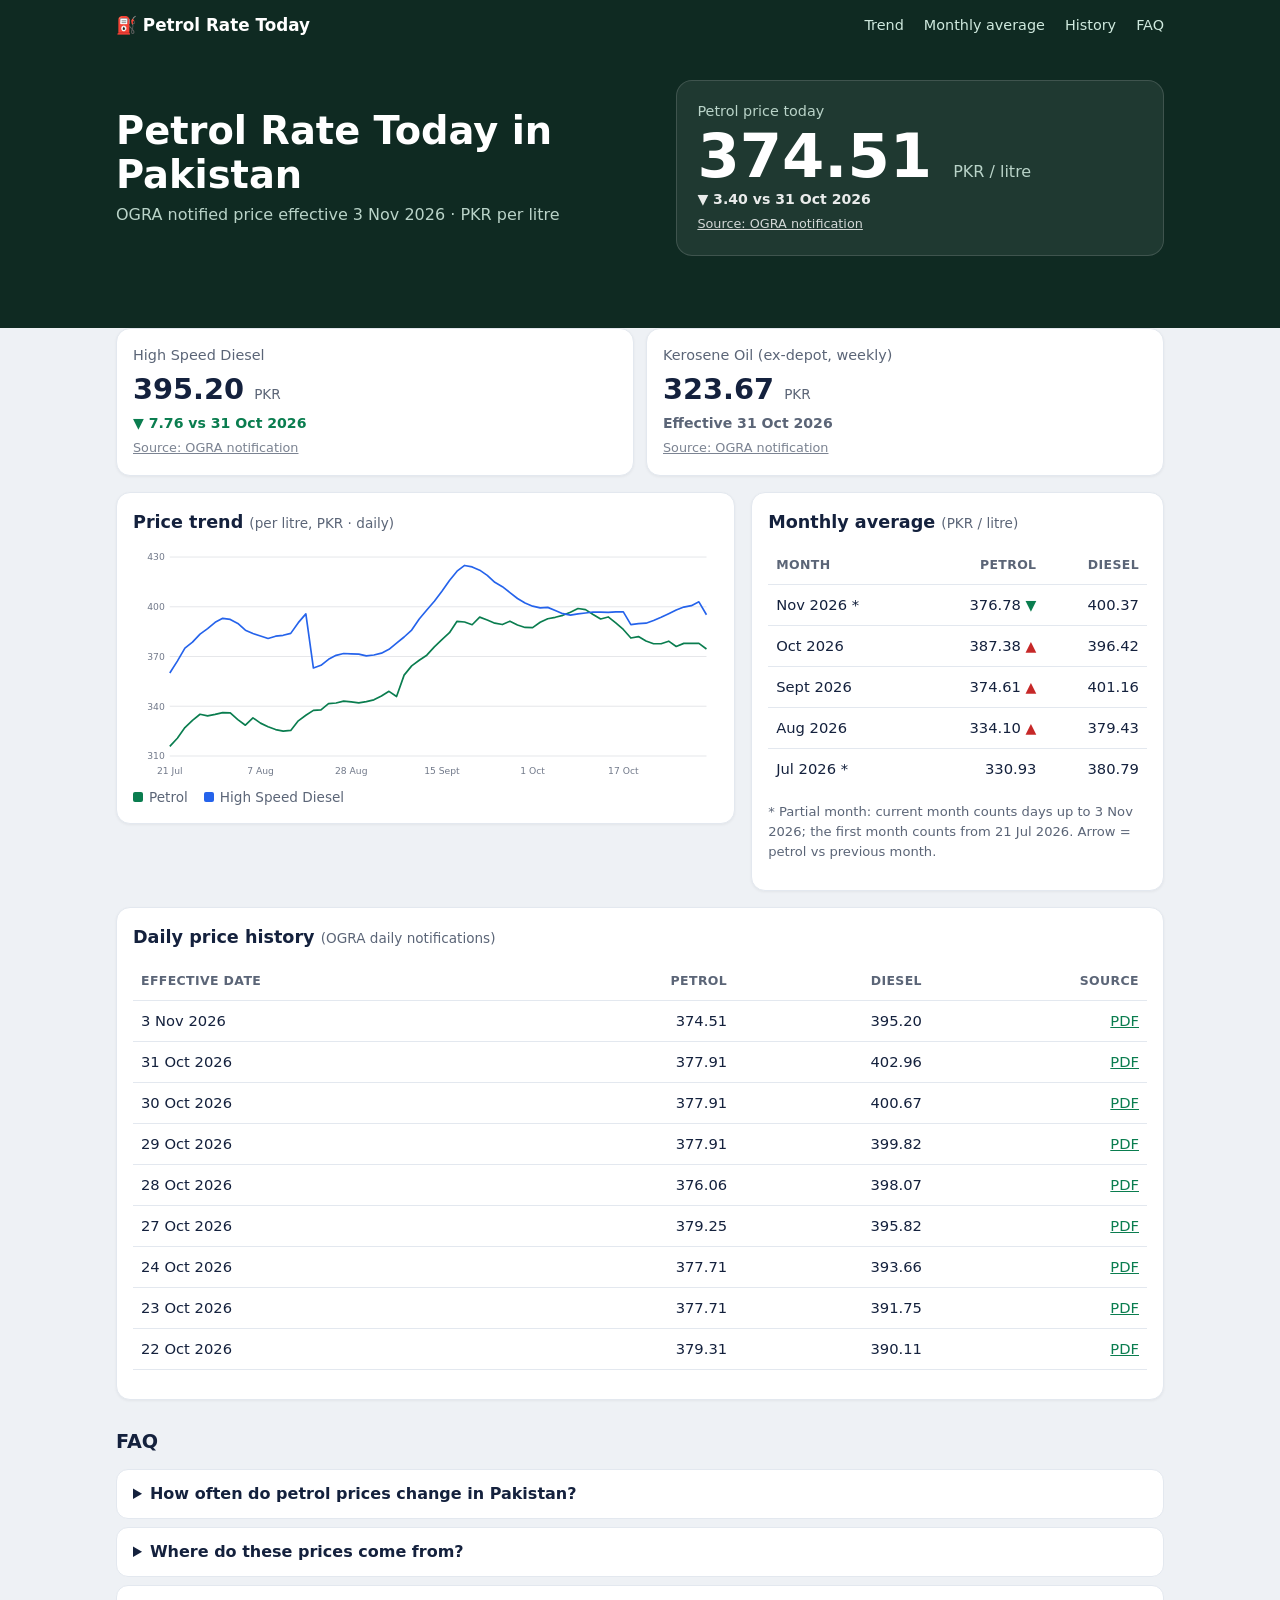
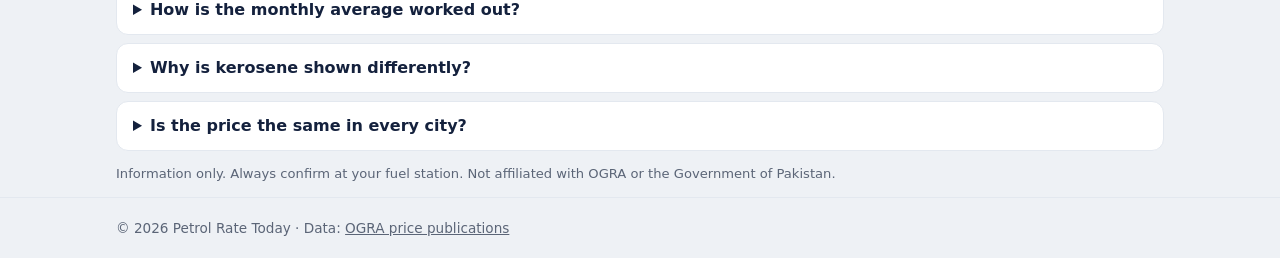
==== index.html @ 0b690e41 "Petrol Rate Today: OGRA daily prices site with auto-update Co-Authored-By: Claude Sonnet 5.5 <norepl" ====
<!doctype html>
<html lang="en">
<head>
<meta charset="utf-8">
<meta name="viewport" content="width=device-width,initial-scale=1">
<title>Petrol Rate Today in Pakistan – OGRA Petrol &amp; Diesel Prices</title>
<meta name="description" content="Today's OGRA-notified petrol, diesel and kerosene prices in Pakistan per litre, with daily history and monthly averages.">
<link rel="canonical" href="https://example.pk/">
<style>
:root{--bg:#eef1f5;--card:#fff;--ink:#14213d;--mute:#5b6577;--line:#e3e8ef;--acc:#0a7d4f;--hero:#0f2a22;--up:#c62828;--down:#0a7d4f}
@media(prefers-color-scheme:dark){:root{--bg:#0b111b;--card:#151e2e;--ink:#eef2f8;--mute:#9aa7bd;--line:#25314a;--acc:#34d399;--hero:#08140f;--up:#ff6b6b;--down:#34d399}}
*{box-sizing:border-box}
html{scroll-behavior:smooth}
body{margin:0;font-family:system-ui,Segoe UI,Roboto,sans-serif;background:var(--bg);color:var(--ink);line-height:1.5}
.wrap{max-width:1080px;margin:0 auto;padding:0 16px}
nav{position:sticky;top:0;z-index:5;background:var(--hero);color:#fff}
nav .wrap{display:flex;align-items:center;gap:20px;height:52px;overflow-x:auto;white-space:nowrap}
nav b{margin-right:auto;font-size:1.05rem}
nav a{color:#cfe9de;text-decoration:none;font-size:.9rem}
nav a:hover{color:#fff}
.hero{background:var(--hero);color:#fff;padding:28px 0 72px}
.hero .wrap{display:grid;grid-template-columns:1.1fr 1fr;gap:24px;align-items:center}
.hero h1{margin:0 0 6px;font-size:clamp(1.6rem,4vw,2.4rem);line-height:1.15}
.hero p{margin:0;color:#b9d3c8}
.big{background:rgba(255,255,255,.07);border:1px solid rgba(255,255,255,.14);border-radius:16px;padding:20px}
.big .n{color:#b9d3c8;font-size:.9rem}
.big .p{font-size:clamp(2.6rem,8vw,3.8rem);font-weight:800;line-height:1.1}
.big .p small{font-size:1rem;font-weight:400;color:#b9d3c8}
.big .chg{opacity:.9}
.big a,.card a{color:inherit;opacity:.8;font-size:.8rem}
main{margin-top:-48px;padding-bottom:48px}
.row{display:grid;grid-template-columns:repeat(2,1fr);gap:12px}
.card,.panel{background:var(--card);border:1px solid var(--line);border-radius:14px;padding:16px;box-shadow:0 1px 3px rgba(0,0,0,.05)}
.card .n{color:var(--mute);font-size:.9rem}
.card .p{font-size:1.8rem;font-weight:700;margin:2px 0}
.card .p small{font-size:.85rem;font-weight:400;color:var(--mute)}
.card a{color:var(--mute)}
.chg{font-size:.88rem;font-weight:600}
.up{color:var(--up)}.down{color:var(--down)}.flat{color:var(--mute)}
.cols{display:grid;grid-template-columns:3fr 2fr;gap:16px;margin-top:16px;align-items:start}
.panel h2{margin:0 0 12px;font-size:1.1rem}
.panel h2 span{font-weight:400;font-size:.85rem;color:var(--mute)}
table{width:100%;border-collapse:collapse;font-size:.92rem}
th,td{padding:9px 8px;text-align:right;border-bottom:1px solid var(--line)}
th:first-child,td:first-child{text-align:left}
th{font-size:.78rem;color:var(--mute);font-weight:600;text-transform:uppercase;letter-spacing:.03em}
tr:last-child td{border-bottom:0}
td a{color:var(--acc)}
.tw{overflow-x:auto}
.scroll{max-height:420px;overflow:auto}
svg{width:100%;height:auto;display:block}
.legend{display:flex;flex-wrap:wrap;gap:6px 16px;font-size:.85rem;color:var(--mute);margin-top:6px}
.legend i{display:inline-block;width:10px;height:10px;border-radius:2px;margin-right:6px}
details{background:var(--card);border:1px solid var(--line);border-radius:12px;padding:12px 16px;margin-bottom:8px}
summary{cursor:pointer;font-weight:600}
.note{font-size:.82rem;color:var(--mute)}
h2.sec{margin:28px 0 12px;font-size:1.2rem}
footer{border-top:1px solid var(--line);padding:20px 0;color:var(--mute);font-size:.85rem}
@media(max-width:800px){.hero .wrap,.cols,.row{grid-template-columns:1fr}}
</style>
</head>
<body>
<nav><div class="wrap"><b>⛽ Petrol Rate Today</b><a href="#trend">Trend</a><a href="#monthly">Monthly average</a><a href="#history">History</a><a href="#faq">FAQ</a></div></nav>

<section class="hero"><div class="wrap">
  <div><h1>Petrol Rate Today in Pakistan</h1><p id="upd"></p></div>
  <div class="big" id="big"></div>
</div></section>

<main class="wrap">
  <div class="row" id="cards"></div>

  <div class="cols">
    <section class="panel" id="trend">
      <h2>Price trend <span>(per litre, PKR · daily)</span></h2>
      <svg id="chart" viewBox="0 0 700 280" role="img" aria-label="Petrol and diesel price chart"></svg>
      <div class="legend" id="legend"></div>
    </section>

    <section class="panel" id="monthly">
      <h2>Monthly average <span>(PKR / litre)</span></h2>
      <div class="tw"><table id="avg"></table></div>
      <p class="note" id="avgnote"></p>
    </section>
  </div>

  <section class="panel" id="history" style="margin-top:16px">
    <h2>Daily price history <span>(OGRA daily notifications)</span></h2>
    <div class="tw scroll"><table id="hist"></table></div>
  </section>

  <h2 class="sec" id="faq">FAQ</h2>
  <details><summary>How often do petrol prices change in Pakistan?</summary><p>OGRA now notifies petrol and diesel prices every day, based on a rolling seven-working-day average of international prices and the dollar rate. A new price takes effect from 00:00 on the day shown.</p></details>
  <details><summary>Where do these prices come from?</summary><p>From OGRA's own daily price publications. Each price on this page links to the original OGRA PDF.</p></details>
  <details><summary>How is the monthly average worked out?</summary><p>Each calendar day gets the price in force that day (Sundays and holidays carry the previous price). The average is the total of those daily prices divided by the days counted. The current month counts days up to today.</p></details>
  <details><summary>Why is kerosene shown differently?</summary><p>OGRA notifies kerosene (ex-depot price) in a separate weekly notification, not in the daily petrol and diesel sheet. The price shown is the latest weekly notification.</p></details>
  <details><summary>Is the price the same in every city?</summary><p>Petrol and diesel use a uniform national price (excluding secondary freight to the pump). Remote areas may pay slightly more because of transport costs.</p></details>
  <p class="note">Information only. Always confirm at your fuel station. Not affiliated with OGRA or the Government of Pakistan.</p>
</main>

<footer><div class="wrap">© <span id="yr"></span> Petrol Rate Today · Data: <a href="https://www.ogra.org.pk/price-publications" style="color:inherit">OGRA price publications</a></div></footer>

<script src="prices.js"></script>
<script>
const $ = id => document.getElementById(id);
const fmt = n => n.toFixed(2);
const D = s => new Date(s+"T00:00:00");
const fdate = d => D(d).toLocaleDateString("en-GB",{day:"numeric",month:"short",year:"numeric"});
const FUELS = [{key:"petrol",name:"Petrol",color:"#0a7d4f"},{key:"diesel",name:"High Speed Diesel",short:"Diesel",color:"#2563eb"}];
$("yr").textContent = new Date().getFullYear();

if(!window.PRICES || !PRICES.days.length){
  document.querySelector("main").innerHTML = '<div class="panel">Prices could not be loaded. Please try again later.</div>';
} else {
const DAYS = PRICES.days;               // newest first
const ASC = DAYS.slice().reverse();
const cur = DAYS[0], prev = DAYS[1];

$("upd").textContent = "OGRA notified price effective " + fdate(cur.date) + " · PKR per litre";

function chg(f){
  const d = cur[f.key]-prev[f.key], cls = d>0?"up":d<0?"down":"flat", ar = d>0?"▲":d<0?"▼":"–";
  return `<div class="chg ${cls}">${ar} ${fmt(Math.abs(d))} vs ${fdate(prev.date)}</div>`;
}
$("big").innerHTML = `<div class="n">Petrol price today</div><div class="p">${fmt(cur.petrol)} <small>PKR / litre</small></div>${chg(FUELS[0]).replace("chg ","chg ").replace(/ (up|down|flat)"/,'"')}<a href="${cur.source}" target="_blank" rel="noopener">Source: OGRA notification</a>`;
const ker = (PRICES.kerosene||[]).slice().sort((a,b)=>b.date<a.date?-1:1)[0];
$("cards").innerHTML =
  `<div class="card"><div class="n">High Speed Diesel</div><div class="p">${fmt(cur.diesel)} <small>PKR</small></div>${chg(FUELS[1])}<a href="${cur.source}" target="_blank" rel="noopener">Source: OGRA notification</a></div>` +
  (ker ? `<div class="card"><div class="n">Kerosene Oil (ex-depot, weekly)</div><div class="p">${fmt(ker.price)} <small>PKR</small></div><div class="chg flat">Effective ${fdate(ker.date)}</div><a href="${ker.source}" target="_blank" rel="noopener">Source: OGRA notification</a></div>` : "");

// history table (all days, newest first)
$("hist").innerHTML = "<tr><th>Effective date</th><th>Petrol</th><th>Diesel</th><th>Source</th></tr>" +
  DAYS.map(r=>`<tr><td>${fdate(r.date)}</td><td>${fmt(r.petrol)}</td><td>${fmt(r.diesel)}</td><td><a href="${r.source}" target="_blank" rel="noopener">PDF</a></td></tr>`).join("");

// chart
(function(){
  const W=700,H=280,L=44,R=14,T=12,B=30, data=ASC;
  const vals = data.flatMap(r=>FUELS.map(f=>r[f.key]));
  const lo = Math.floor(Math.min(...vals)/10)*10, hi = Math.ceil(Math.max(...vals)/10)*10;
  const x = i => L + i*(W-L-R)/(data.length-1), y = v => T + (hi-v)*(H-T-B)/(hi-lo);
  let s = "";
  for(let k=0;k<=4;k++){ const v=lo+k*(hi-lo)/4;
    s += `<line x1="${L}" x2="${W-R}" y1="${y(v)}" y2="${y(v)}" stroke="currentColor" opacity=".12"/><text x="${L-6}" y="${y(v)+4}" text-anchor="end" font-size="11" fill="currentColor" opacity=".6">${Math.round(v)}</text>`; }
  const step = Math.ceil(data.length/6);
  data.forEach((r,i)=>{ if(i%step===0) s += `<text x="${x(i)}" y="${H-8}" text-anchor="middle" font-size="11" fill="currentColor" opacity=".6">${D(r.date).toLocaleDateString("en-GB",{day:"numeric",month:"short"})}</text>`; });
  FUELS.forEach(f=>{
    s += `<polyline points="${data.map((r,i)=>x(i)+","+y(r[f.key])).join(" ")}" fill="none" stroke="${f.color}" stroke-width="2" stroke-linejoin="round"/>`;
    data.forEach((r,i)=>{ s += `<circle cx="${x(i)}" cy="${y(r[f.key])}" r="6" fill="${f.color}" opacity="0"><title>${f.name} ${fdate(r.date)}: ${fmt(r[f.key])}</title></circle>`; });
  });
  $("chart").innerHTML = s; $("chart").style.color = "var(--ink)";
  $("legend").innerHTML = FUELS.map(f=>`<span><i style="background:${f.color}"></i>${f.name}</span>`).join("");
})();

// monthly average: every calendar day takes the latest price on or before it
(function(){
  const first = D(ASC[0].date), end = D(cur.date);
  const byDate = Object.fromEntries(ASC.map(r=>[r.date,r]));
  const iso = d => d.getFullYear()+"-"+String(d.getMonth()+1).padStart(2,"0")+"-"+String(d.getDate()).padStart(2,"0");
  const rows = {}; let last = ASC[0];
  for(let d=new Date(first); d<=end; d.setDate(d.getDate()+1)){
    last = byDate[iso(d)] || last;
    const k = d.getFullYear()+"-"+String(d.getMonth()+1).padStart(2,"0");
    const m = rows[k] || (rows[k]={k, n:0, petrol:0, diesel:0, first:new Date(d), d:new Date(d)});
    m.n++; m.petrol+=last.petrol; m.diesel+=last.diesel;
  }
  const list = Object.values(rows).sort((a,b)=>b.k<a.k?-1:1);
  const lastMonth = iso(end).slice(0,7);
  $("avg").innerHTML = "<tr><th>Month</th><th>Petrol</th><th>Diesel</th></tr>" + list.map((m,i)=>{
    const p=list[i+1], dp = p? m.petrol/m.n - p.petrol/p.n : null;
    const partial = m.k===lastMonth || m.k===list[list.length-1].k;
    const label = m.d.toLocaleDateString("en-GB",{month:"short",year:"numeric"}) + (partial?" *":"");
    return `<tr><td>${label}</td><td>${fmt(m.petrol/m.n)}${dp!=null?` <span class="chg ${dp>0?"up":dp<0?"down":"flat"}">${dp>0?"▲":dp<0?"▼":"–"}</span>`:""}</td><td>${fmt(m.diesel/m.n)}</td></tr>`;
  }).join("");
  $("avgnote").textContent = "* Partial month: current month counts days up to " + fdate(cur.date) + "; the first month counts from " + fdate(ASC[0].date) + ". Arrow = petrol vs previous month.";
})();
}
</script>
</body>
</html>
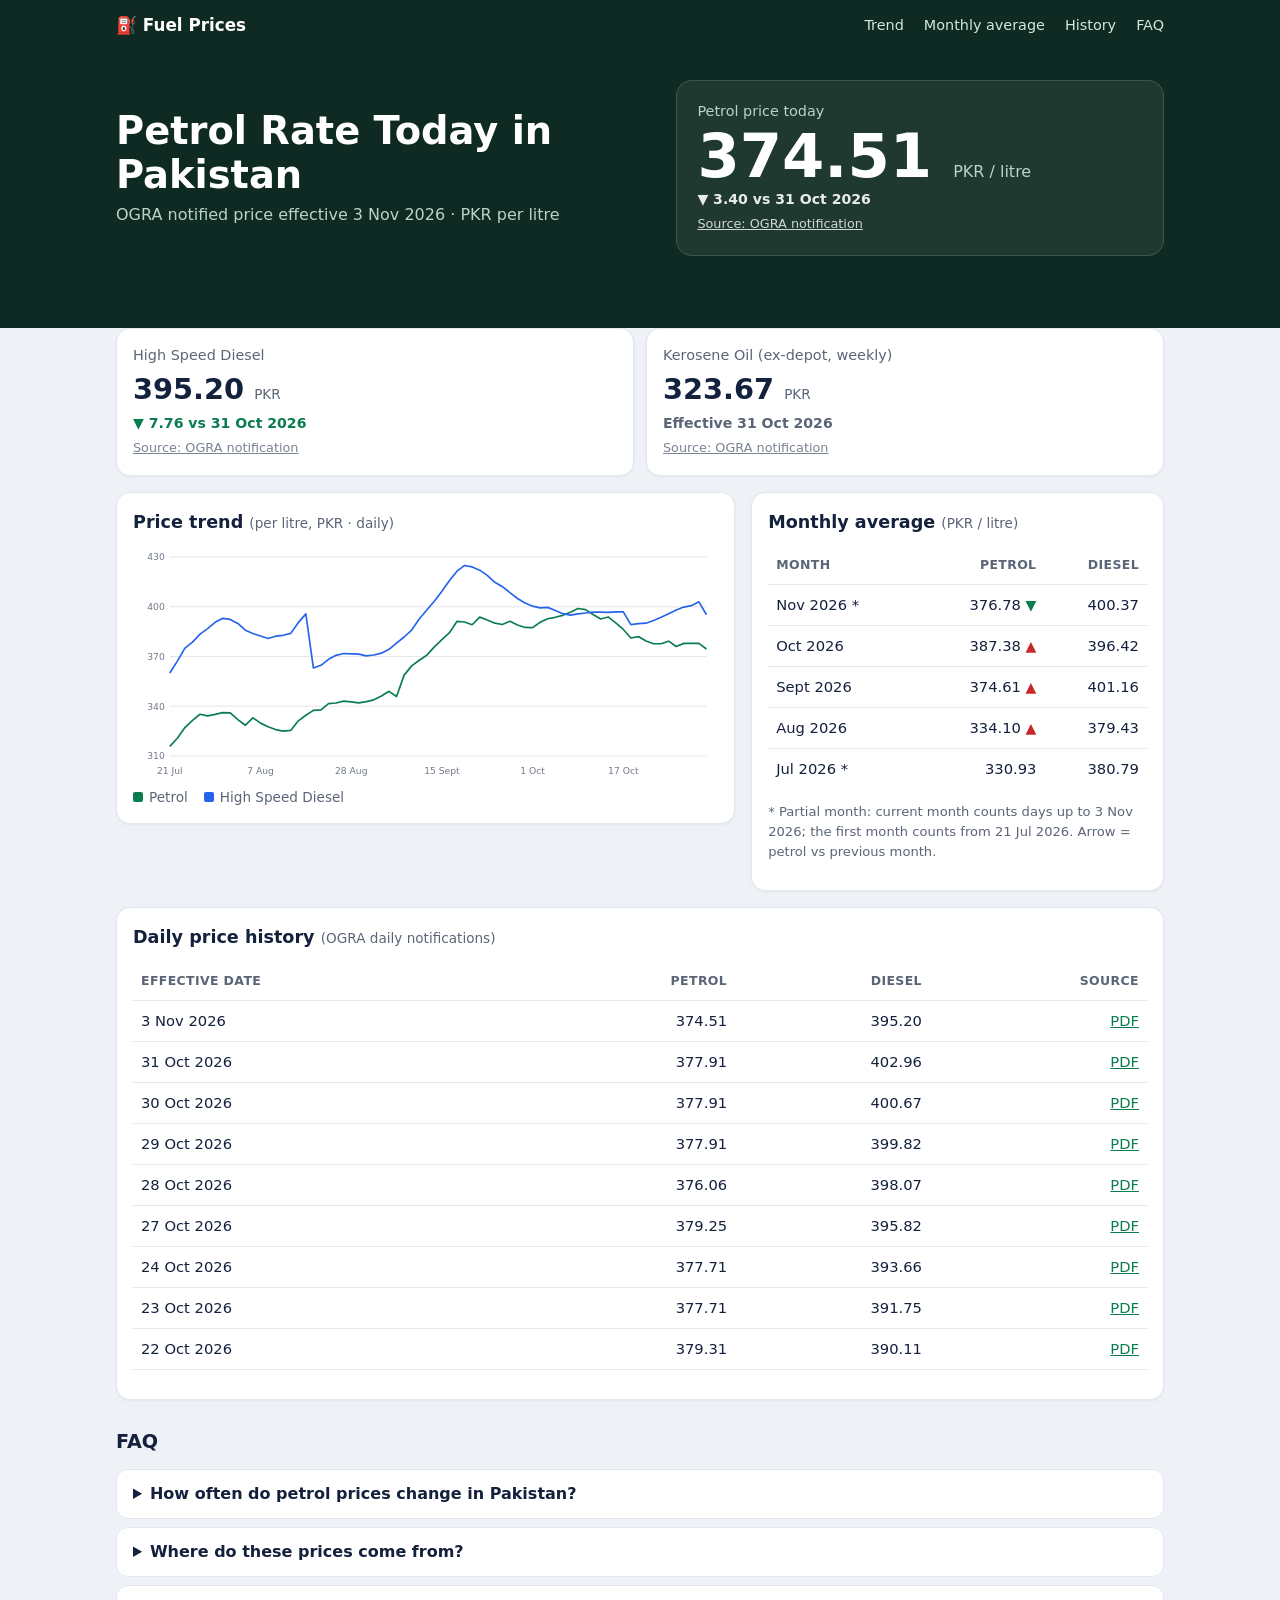
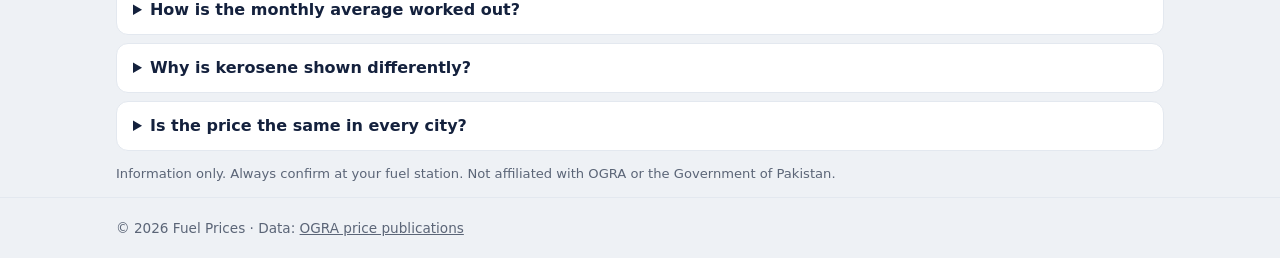
==== commit 9fb89ebc: "Rename site to Fuel Prices Co-Authored-By: Claude Sonnet 5.5 <noreply@anthropic.com>" ====
--- a/index.html
+++ b/index.html
@@ -3,7 +3,7 @@
 <head>
 <meta charset="utf-8">
 <meta name="viewport" content="width=device-width,initial-scale=1">
-<title>Petrol Rate Today in Pakistan – OGRA Petrol &amp; Diesel Prices</title>
+<title>Fuel Prices Pakistan – Petrol Rate Today (OGRA)</title>
 <meta name="description" content="Today's OGRA-notified petrol, diesel and kerosene prices in Pakistan per litre, with daily history and monthly averages.">
 <link rel="canonical" href="https://example.pk/">
 <style>
@@ -60,7 +60,7 @@
 </style>
 </head>
 <body>
-<nav><div class="wrap"><b>⛽ Petrol Rate Today</b><a href="#trend">Trend</a><a href="#monthly">Monthly average</a><a href="#history">History</a><a href="#faq">FAQ</a></div></nav>
+<nav><div class="wrap"><b>⛽ Fuel Prices</b><a href="#trend">Trend</a><a href="#monthly">Monthly average</a><a href="#history">History</a><a href="#faq">FAQ</a></div></nav>
 
 <section class="hero"><div class="wrap">
   <div><h1>Petrol Rate Today in Pakistan</h1><p id="upd"></p></div>
@@ -98,7 +98,7 @@
   <p class="note">Information only. Always confirm at your fuel station. Not affiliated with OGRA or the Government of Pakistan.</p>
 </main>
 
-<footer><div class="wrap">© <span id="yr"></span> Petrol Rate Today · Data: <a href="https://www.ogra.org.pk/price-publications" style="color:inherit">OGRA price publications</a></div></footer>
+<footer><div class="wrap">© <span id="yr"></span> Fuel Prices · Data: <a href="https://www.ogra.org.pk/price-publications" style="color:inherit">OGRA price publications</a></div></footer>
 
 <script src="prices.js"></script>
 <script>
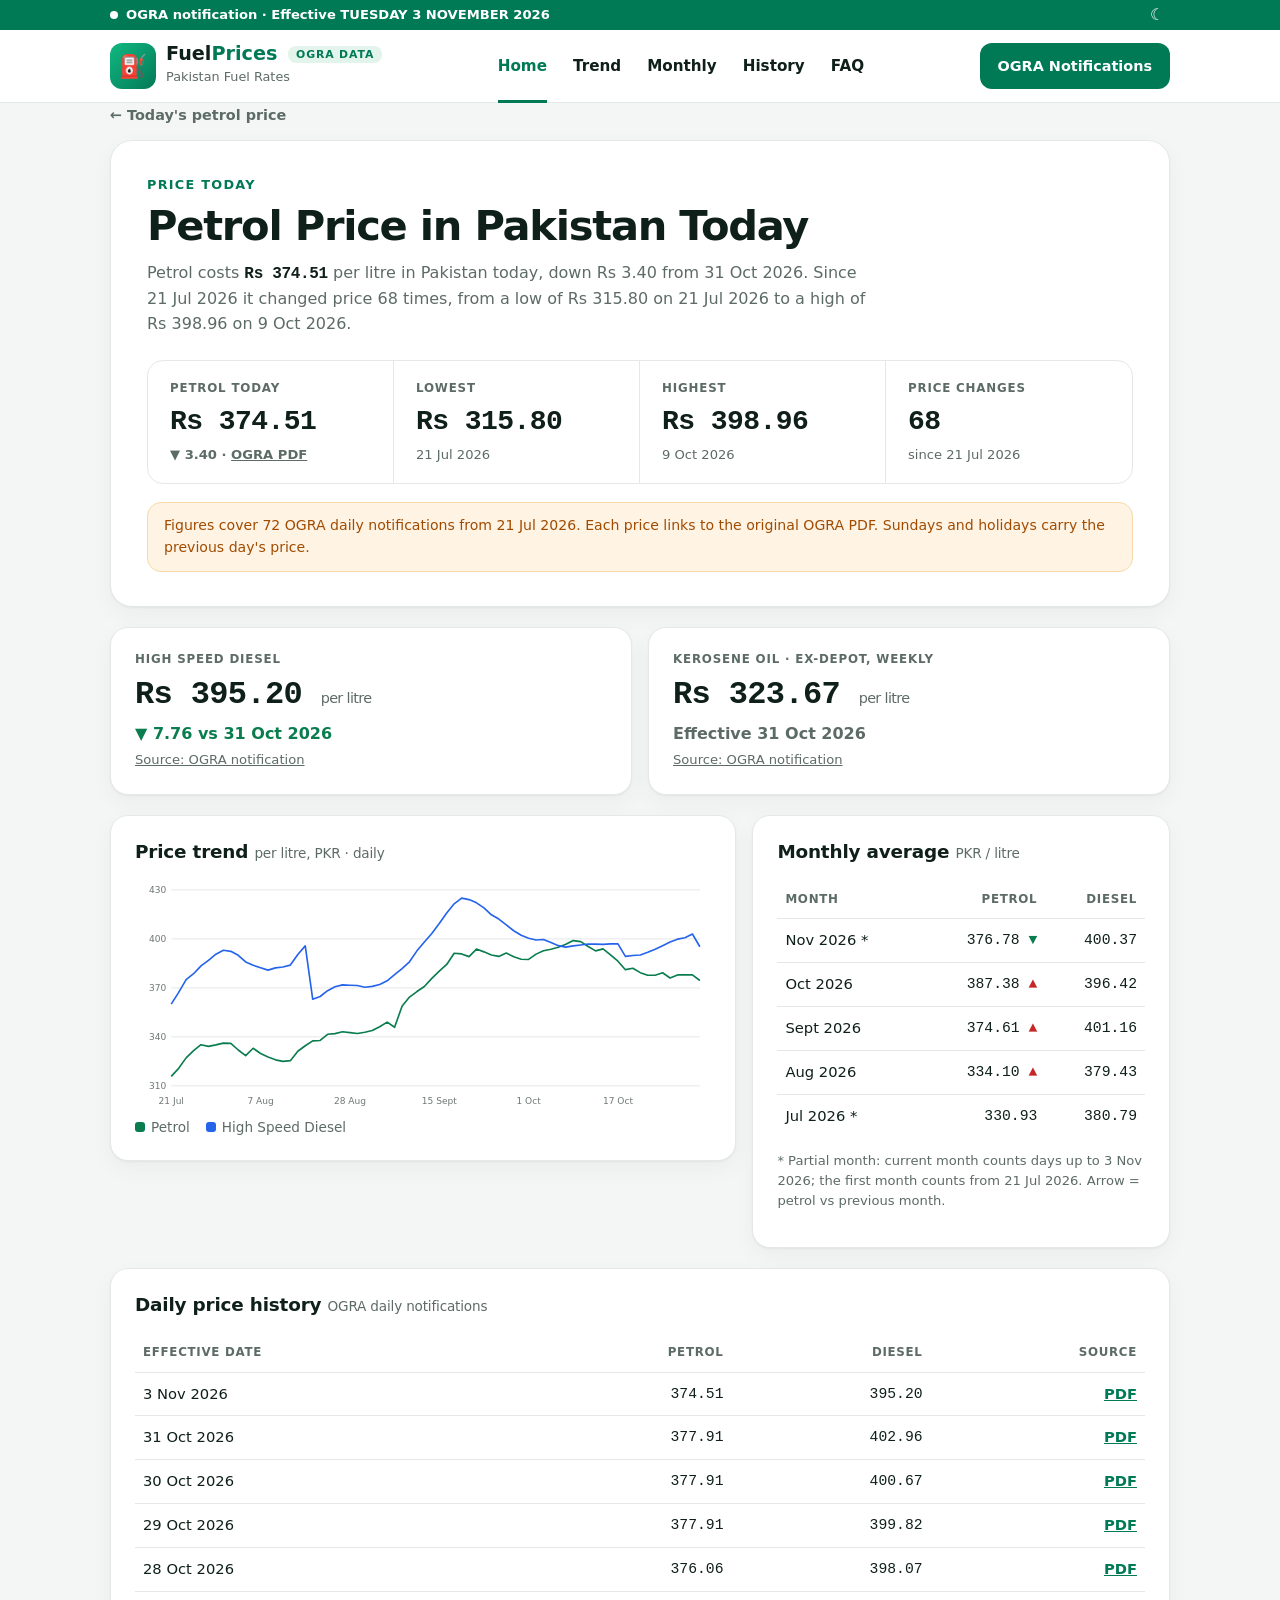
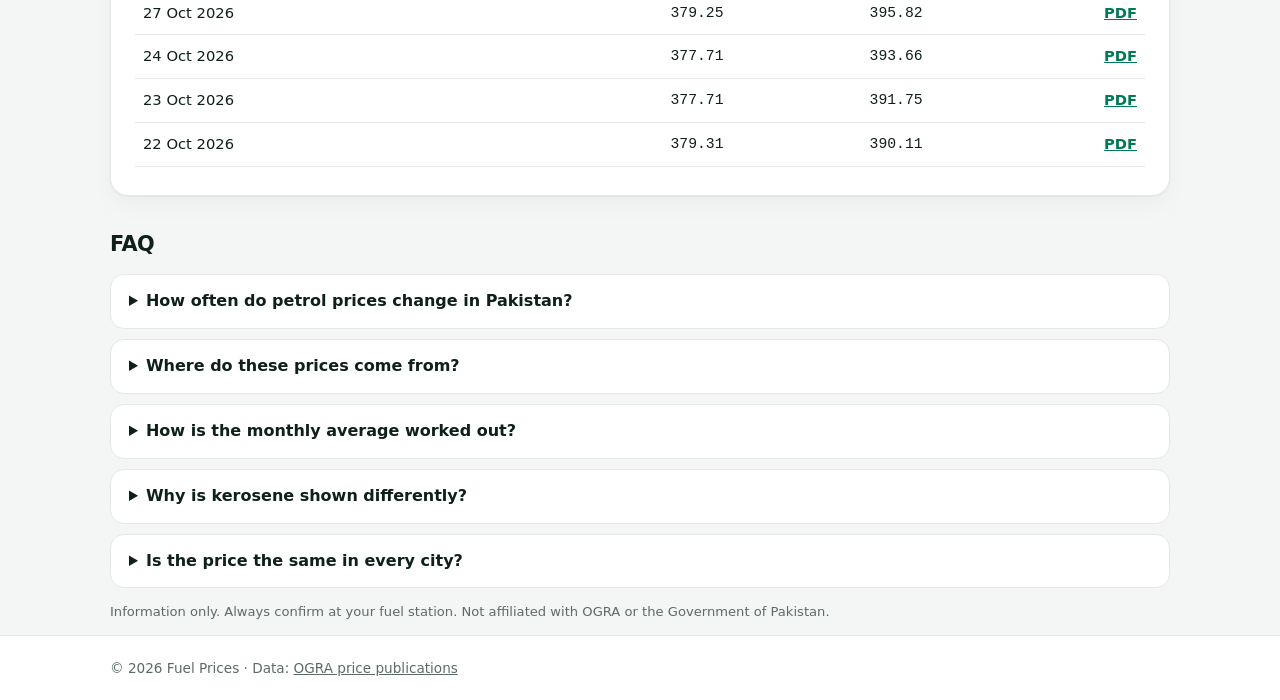
==== commit a9646f53: "Restyle: green top bar, header nav, stat grid, dark toggle Co-Authored-By: Claude Sonnet 5.5 <norepl" ====
--- a/index.html
+++ b/index.html
@@ -7,85 +7,111 @@
 <meta name="description" content="Today's OGRA-notified petrol, diesel and kerosene prices in Pakistan per litre, with daily history and monthly averages.">
 <link rel="canonical" href="https://example.pk/">
 <style>
-:root{--bg:#eef1f5;--card:#fff;--ink:#14213d;--mute:#5b6577;--line:#e3e8ef;--acc:#0a7d4f;--hero:#0f2a22;--up:#c62828;--down:#0a7d4f}
-@media(prefers-color-scheme:dark){:root{--bg:#0b111b;--card:#151e2e;--ink:#eef2f8;--mute:#9aa7bd;--line:#25314a;--acc:#34d399;--hero:#08140f;--up:#ff6b6b;--down:#34d399}}
+:root{--bg:#f4f6f5;--card:#fff;--ink:#0f1f1a;--mute:#5d6b66;--line:#e4e9e6;--acc:#007a55;--accsoft:#e3f4ec;--bar:#007a55;--warn:#fff3e3;--warnline:#f5d9a8;--warnink:#a14b00;--up:#c62828;--down:#0a7d4f;--shadow:0 1px 2px rgba(15,31,26,.05),0 8px 24px rgba(15,31,26,.04)}
+:root[data-theme=dark]{--bg:#0b1410;--card:#121d18;--ink:#eaf3ee;--mute:#93a69d;--line:#223029;--acc:#34d399;--accsoft:#0f2a20;--bar:#065f46;--warn:#2a2112;--warnline:#4a3a1c;--warnink:#f1c27a;--up:#ff7b7b;--down:#34d399;--shadow:none}
 *{box-sizing:border-box}
 html{scroll-behavior:smooth}
-body{margin:0;font-family:system-ui,Segoe UI,Roboto,sans-serif;background:var(--bg);color:var(--ink);line-height:1.5}
-.wrap{max-width:1080px;margin:0 auto;padding:0 16px}
-nav{position:sticky;top:0;z-index:5;background:var(--hero);color:#fff}
-nav .wrap{display:flex;align-items:center;gap:20px;height:52px;overflow-x:auto;white-space:nowrap}
-nav b{margin-right:auto;font-size:1.05rem}
-nav a{color:#cfe9de;text-decoration:none;font-size:.9rem}
-nav a:hover{color:#fff}
-.hero{background:var(--hero);color:#fff;padding:28px 0 72px}
-.hero .wrap{display:grid;grid-template-columns:1.1fr 1fr;gap:24px;align-items:center}
-.hero h1{margin:0 0 6px;font-size:clamp(1.6rem,4vw,2.4rem);line-height:1.15}
-.hero p{margin:0;color:#b9d3c8}
-.big{background:rgba(255,255,255,.07);border:1px solid rgba(255,255,255,.14);border-radius:16px;padding:20px}
-.big .n{color:#b9d3c8;font-size:.9rem}
-.big .p{font-size:clamp(2.6rem,8vw,3.8rem);font-weight:800;line-height:1.1}
-.big .p small{font-size:1rem;font-weight:400;color:#b9d3c8}
-.big .chg{opacity:.9}
-.big a,.card a{color:inherit;opacity:.8;font-size:.8rem}
-main{margin-top:-48px;padding-bottom:48px}
-.row{display:grid;grid-template-columns:repeat(2,1fr);gap:12px}
-.card,.panel{background:var(--card);border:1px solid var(--line);border-radius:14px;padding:16px;box-shadow:0 1px 3px rgba(0,0,0,.05)}
-.card .n{color:var(--mute);font-size:.9rem}
-.card .p{font-size:1.8rem;font-weight:700;margin:2px 0}
-.card .p small{font-size:.85rem;font-weight:400;color:var(--mute)}
-.card a{color:var(--mute)}
-.chg{font-size:.88rem;font-weight:600}
+body{margin:0;font-family:system-ui,"Segoe UI",Roboto,sans-serif;background:var(--bg);color:var(--ink);line-height:1.55}
+.wrap{max-width:1100px;margin:0 auto;padding:0 20px}
+.mono{font-family:ui-monospace,"Cascadia Mono",Consolas,monospace;font-weight:700;letter-spacing:-.02em}
+/* top bar */
+.topbar{background:var(--bar);color:#fff;font-size:.82rem;font-weight:600}
+.topbar .wrap{display:flex;align-items:center;gap:8px;height:30px}
+.topbar i{width:8px;height:8px;border-radius:50%;background:#fff;display:inline-block}
+.topbar button{margin-left:auto;background:none;border:0;color:#fff;cursor:pointer;font-size:1rem;line-height:1}
+/* header */
+header{background:var(--card);border-bottom:1px solid var(--line);position:sticky;top:0;z-index:5}
+header .wrap{display:flex;align-items:center;gap:28px;height:72px}
+.logo{display:flex;align-items:center;gap:10px;text-decoration:none;color:inherit}
+.logo .mk{width:46px;height:46px;border-radius:12px;background:linear-gradient(135deg,#10b981,#047857);display:grid;place-items:center;font-size:1.4rem}
+.logo b{display:block;font-size:1.2rem;line-height:1.1}
+.logo b em{font-style:normal;color:var(--acc)}
+.logo small{color:var(--mute);font-size:.8rem}
+.badge{font-size:.68rem;letter-spacing:.08em;font-weight:700;color:var(--acc);background:var(--accsoft);border-radius:8px;padding:2px 8px;margin-left:4px;vertical-align:middle}
+nav{display:flex;gap:26px;margin:0 auto;overflow-x:auto;white-space:nowrap}
+nav a{color:var(--ink);text-decoration:none;font-weight:600;font-size:.95rem;padding:26px 0 22px;border-bottom:3px solid transparent}
+nav a:hover,nav a.on{border-color:var(--acc);color:var(--acc)}
+.cta{background:var(--acc);color:#fff;text-decoration:none;font-weight:700;font-size:.9rem;border-radius:12px;padding:12px 18px;white-space:nowrap}
+/* page */
+main{padding:36px 0 56px}
+.back{display:inline-block;color:var(--mute);font-weight:600;font-size:.9rem;margin-bottom:14px;text-decoration:none}
+.sheet{background:var(--card);border:1px solid var(--line);border-radius:22px;padding:34px 36px;box-shadow:var(--shadow)}
+.eyebrow{color:var(--acc);font-weight:800;font-size:.8rem;letter-spacing:.1em;text-transform:uppercase;margin:0 0 8px}
+.sheet h1{margin:0 0 12px;font-size:clamp(1.8rem,4.5vw,2.6rem);line-height:1.1;letter-spacing:-.03em}
+.lead{color:var(--mute);max-width:720px;margin:0 0 24px}
+.lead b{color:var(--ink)}
+.stats{display:grid;grid-template-columns:repeat(4,1fr);border:1px solid var(--line);border-radius:16px;overflow:hidden}
+.stat{padding:18px 22px;border-right:1px solid var(--line)}
+.stat:last-child{border-right:0}
+.stat .k{font-size:.74rem;font-weight:700;letter-spacing:.07em;text-transform:uppercase;color:var(--mute)}
+.stat .v{font-size:1.75rem;margin:2px 0}
+.stat .s{font-size:.82rem;color:var(--mute)}
+.chg{font-weight:700}
 .up{color:var(--up)}.down{color:var(--down)}.flat{color:var(--mute)}
-.cols{display:grid;grid-template-columns:3fr 2fr;gap:16px;margin-top:16px;align-items:start}
-.panel h2{margin:0 0 12px;font-size:1.1rem}
-.panel h2 span{font-weight:400;font-size:.85rem;color:var(--mute)}
+.notice{margin-top:18px;background:var(--warn);border:1px solid var(--warnline);color:var(--warnink);border-radius:14px;padding:12px 16px;font-size:.88rem}
+.row{display:grid;grid-template-columns:repeat(2,1fr);gap:16px;margin-top:20px}
+.card,.panel{background:var(--card);border:1px solid var(--line);border-radius:18px;padding:22px 24px;box-shadow:var(--shadow)}
+.card .k{font-size:.74rem;font-weight:700;letter-spacing:.07em;text-transform:uppercase;color:var(--mute)}
+.card .v{font-size:2rem;margin:2px 0}
+.card .v small{font-size:.9rem;color:var(--mute);font-family:system-ui,sans-serif;font-weight:500}
+.card a,.sheet a.src{color:var(--mute);font-size:.82rem}
+.cols{display:grid;grid-template-columns:3fr 2fr;gap:16px;margin-top:20px;align-items:start}
+.panel h2{margin:0 0 14px;font-size:1.15rem;letter-spacing:-.01em}
+.panel h2 span{font-weight:500;font-size:.85rem;color:var(--mute)}
 table{width:100%;border-collapse:collapse;font-size:.92rem}
-th,td{padding:9px 8px;text-align:right;border-bottom:1px solid var(--line)}
+th,td{padding:10px 8px;text-align:right;border-bottom:1px solid var(--line)}
 th:first-child,td:first-child{text-align:left}
-th{font-size:.78rem;color:var(--mute);font-weight:600;text-transform:uppercase;letter-spacing:.03em}
+th{font-size:.74rem;color:var(--mute);font-weight:700;text-transform:uppercase;letter-spacing:.06em}
 tr:last-child td{border-bottom:0}
-td a{color:var(--acc)}
-.tw{overflow-x:auto}
-.scroll{max-height:420px;overflow:auto}
+td a{color:var(--acc);font-weight:600}
+td.n{font-family:ui-monospace,"Cascadia Mono",Consolas,monospace}
+.tw{overflow-x:auto}.scroll{max-height:440px;overflow:auto}
 svg{width:100%;height:auto;display:block}
 .legend{display:flex;flex-wrap:wrap;gap:6px 16px;font-size:.85rem;color:var(--mute);margin-top:6px}
-.legend i{display:inline-block;width:10px;height:10px;border-radius:2px;margin-right:6px}
-details{background:var(--card);border:1px solid var(--line);border-radius:12px;padding:12px 16px;margin-bottom:8px}
-summary{cursor:pointer;font-weight:600}
+.legend i{display:inline-block;width:10px;height:10px;border-radius:3px;margin-right:6px}
+details{background:var(--card);border:1px solid var(--line);border-radius:14px;padding:14px 18px;margin-bottom:10px}
+summary{cursor:pointer;font-weight:700}
 .note{font-size:.82rem;color:var(--mute)}
-h2.sec{margin:28px 0 12px;font-size:1.2rem}
-footer{border-top:1px solid var(--line);padding:20px 0;color:var(--mute);font-size:.85rem}
-@media(max-width:800px){.hero .wrap,.cols,.row{grid-template-columns:1fr}}
+h2.sec{margin:32px 0 14px;font-size:1.3rem;letter-spacing:-.02em}
+footer{border-top:1px solid var(--line);background:var(--card);padding:22px 0;color:var(--mute);font-size:.85rem}
+@media(max-width:860px){nav,.cta{display:none}.stats{grid-template-columns:1fr 1fr}.stat:nth-child(2){border-right:0}.stat:nth-child(-n+2){border-bottom:1px solid var(--line)}.row,.cols{grid-template-columns:1fr}.sheet{padding:24px 20px}}
 </style>
 </head>
 <body>
-<nav><div class="wrap"><b>⛽ Fuel Prices</b><a href="#trend">Trend</a><a href="#monthly">Monthly average</a><a href="#history">History</a><a href="#faq">FAQ</a></div></nav>
-
-<section class="hero"><div class="wrap">
-  <div><h1>Petrol Rate Today in Pakistan</h1><p id="upd"></p></div>
-  <div class="big" id="big"></div>
-</div></section>
-
-<main class="wrap">
+<div class="topbar"><div class="wrap"><i></i><span id="bar"></span><button id="theme" aria-label="Toggle dark mode">☾</button></div></div>
+<header><div class="wrap">
+  <a class="logo" href="#top"><span class="mk">⛽</span><span><b>Fuel<em>Prices</em> <span class="badge">OGRA DATA</span></b><small>Pakistan Fuel Rates</small></span></a>
+  <nav><a href="#top" class="on">Home</a><a href="#trend">Trend</a><a href="#monthly">Monthly</a><a href="#history">History</a><a href="#faq">FAQ</a></nav>
+  <a class="cta" href="https://www.ogra.org.pk/price-publications" target="_blank" rel="noopener">OGRA Notifications</a>
+</div></header>
+
+<main class="wrap" id="top">
+  <a class="back" href="#top">← Today's petrol price</a>
+  <section class="sheet">
+    <p class="eyebrow">Price today</p>
+    <h1>Petrol Price in Pakistan Today</h1>
+    <p class="lead" id="lead"></p>
+    <div class="stats" id="stats"></div>
+    <div class="notice" id="notice"></div>
+  </section>
+
   <div class="row" id="cards"></div>
 
   <div class="cols">
     <section class="panel" id="trend">
-      <h2>Price trend <span>(per litre, PKR · daily)</span></h2>
+      <h2>Price trend <span>per litre, PKR · daily</span></h2>
       <svg id="chart" viewBox="0 0 700 280" role="img" aria-label="Petrol and diesel price chart"></svg>
       <div class="legend" id="legend"></div>
     </section>
-
     <section class="panel" id="monthly">
-      <h2>Monthly average <span>(PKR / litre)</span></h2>
+      <h2>Monthly average <span>PKR / litre</span></h2>
       <div class="tw"><table id="avg"></table></div>
       <p class="note" id="avgnote"></p>
     </section>
   </div>
 
-  <section class="panel" id="history" style="margin-top:16px">
-    <h2>Daily price history <span>(OGRA daily notifications)</span></h2>
+  <section class="panel" id="history" style="margin-top:20px">
+    <h2>Daily price history <span>OGRA daily notifications</span></h2>
     <div class="tw scroll"><table id="hist"></table></div>
   </section>
 
@@ -106,31 +132,49 @@
 const fmt = n => n.toFixed(2);
 const D = s => new Date(s+"T00:00:00");
 const fdate = d => D(d).toLocaleDateString("en-GB",{day:"numeric",month:"short",year:"numeric"});
-const FUELS = [{key:"petrol",name:"Petrol",color:"#0a7d4f"},{key:"diesel",name:"High Speed Diesel",short:"Diesel",color:"#2563eb"}];
+const FUELS = [{key:"petrol",name:"Petrol",color:"#0a7d4f"},{key:"diesel",name:"High Speed Diesel",color:"#2563eb"}];
 $("yr").textContent = new Date().getFullYear();
+
+// dark mode toggle (remembered when storage is available)
+(function(){
+  const root = document.documentElement, btn = $("theme");
+  let t = null; try{ t = localStorage.getItem("theme"); }catch(e){}
+  if(!t) t = matchMedia("(prefers-color-scheme: dark)").matches ? "dark" : "light";
+  const apply = v => { root.dataset.theme = v; btn.textContent = v==="dark" ? "☀" : "☾"; try{ localStorage.setItem("theme",v); }catch(e){} };
+  apply(t);
+  btn.onclick = () => apply(root.dataset.theme==="dark" ? "light" : "dark");
+})();
 
 if(!window.PRICES || !PRICES.days.length){
   document.querySelector("main").innerHTML = '<div class="panel">Prices could not be loaded. Please try again later.</div>';
 } else {
-const DAYS = PRICES.days;               // newest first
-const ASC = DAYS.slice().reverse();
-const cur = DAYS[0], prev = DAYS[1];
-
-$("upd").textContent = "OGRA notified price effective " + fdate(cur.date) + " · PKR per litre";
-
-function chg(f){
-  const d = cur[f.key]-prev[f.key], cls = d>0?"up":d<0?"down":"flat", ar = d>0?"▲":d<0?"▼":"–";
-  return `<div class="chg ${cls}">${ar} ${fmt(Math.abs(d))} vs ${fdate(prev.date)}</div>`;
-}
-$("big").innerHTML = `<div class="n">Petrol price today</div><div class="p">${fmt(cur.petrol)} <small>PKR / litre</small></div>${chg(FUELS[0]).replace("chg ","chg ").replace(/ (up|down|flat)"/,'"')}<a href="${cur.source}" target="_blank" rel="noopener">Source: OGRA notification</a>`;
+const DAYS = PRICES.days, ASC = DAYS.slice().reverse(), cur = DAYS[0], prev = DAYS[1], first = ASC[0];
+
+$("bar").textContent = "OGRA notification · Effective " + D(cur.date).toLocaleDateString("en-GB",{weekday:"long",day:"numeric",month:"long",year:"numeric"}).replace(/,/g,"").toUpperCase();
+
+// petrol stats
+let lo = ASC[0], hi = ASC[0], changes = 0;
+ASC.forEach((r,i)=>{ if(r.petrol<lo.petrol) lo=r; if(r.petrol>hi.petrol) hi=r; if(i&&r.petrol!==ASC[i-1].petrol) changes++; });
+const d = cur.petrol-prev.petrol;
+$("lead").innerHTML = `Petrol costs <b class="mono">Rs ${fmt(cur.petrol)}</b> per litre in Pakistan today, ${d<0?"down":d>0?"up":"unchanged"}${d?` Rs ${fmt(Math.abs(d))}`:""} from ${fdate(prev.date)}. Since ${fdate(first.date)} it changed price ${changes} times, from a low of Rs ${fmt(lo.petrol)} on ${fdate(lo.date)} to a high of Rs ${fmt(hi.petrol)} on ${fdate(hi.date)}.`;
+const cls = d>0?"up":d<0?"down":"flat", ar = d>0?"▲":d<0?"▼":"–";
+$("stats").innerHTML =
+  `<div class="stat"><div class="k">Petrol today</div><div class="v mono">Rs ${fmt(cur.petrol)}</div><div class="s chg ${cls}">${ar} ${fmt(Math.abs(d))} · <a class="src" href="${cur.source}" target="_blank" rel="noopener" style="color:inherit">OGRA PDF</a></div></div>
+   <div class="stat"><div class="k">Lowest</div><div class="v mono">Rs ${fmt(lo.petrol)}</div><div class="s">${fdate(lo.date)}</div></div>
+   <div class="stat"><div class="k">Highest</div><div class="v mono">Rs ${fmt(hi.petrol)}</div><div class="s">${fdate(hi.date)}</div></div>
+   <div class="stat"><div class="k">Price changes</div><div class="v mono">${changes}</div><div class="s">since ${fdate(first.date)}</div></div>`;
+$("notice").textContent = "Figures cover " + DAYS.length + " OGRA daily notifications from " + fdate(first.date) + ". Each price links to the original OGRA PDF. Sundays and holidays carry the previous day's price.";
+
+// diesel + kerosene cards
+const dd = cur.diesel-prev.diesel, dc = dd>0?"up":dd<0?"down":"flat";
 const ker = (PRICES.kerosene||[]).slice().sort((a,b)=>b.date<a.date?-1:1)[0];
 $("cards").innerHTML =
-  `<div class="card"><div class="n">High Speed Diesel</div><div class="p">${fmt(cur.diesel)} <small>PKR</small></div>${chg(FUELS[1])}<a href="${cur.source}" target="_blank" rel="noopener">Source: OGRA notification</a></div>` +
-  (ker ? `<div class="card"><div class="n">Kerosene Oil (ex-depot, weekly)</div><div class="p">${fmt(ker.price)} <small>PKR</small></div><div class="chg flat">Effective ${fdate(ker.date)}</div><a href="${ker.source}" target="_blank" rel="noopener">Source: OGRA notification</a></div>` : "");
-
-// history table (all days, newest first)
+  `<div class="card"><div class="k">High Speed Diesel</div><div class="v mono">Rs ${fmt(cur.diesel)} <small>per litre</small></div><div class="chg ${dc}">${dd>0?"▲":dd<0?"▼":"–"} ${fmt(Math.abs(dd))} vs ${fdate(prev.date)}</div><a href="${cur.source}" target="_blank" rel="noopener">Source: OGRA notification</a></div>` +
+  (ker ? `<div class="card"><div class="k">Kerosene Oil · ex-depot, weekly</div><div class="v mono">Rs ${fmt(ker.price)} <small>per litre</small></div><div class="chg flat">Effective ${fdate(ker.date)}</div><a href="${ker.source}" target="_blank" rel="noopener">Source: OGRA notification</a></div>` : "");
+
+// history table
 $("hist").innerHTML = "<tr><th>Effective date</th><th>Petrol</th><th>Diesel</th><th>Source</th></tr>" +
-  DAYS.map(r=>`<tr><td>${fdate(r.date)}</td><td>${fmt(r.petrol)}</td><td>${fmt(r.diesel)}</td><td><a href="${r.source}" target="_blank" rel="noopener">PDF</a></td></tr>`).join("");
+  DAYS.map(r=>`<tr><td>${fdate(r.date)}</td><td class="n">${fmt(r.petrol)}</td><td class="n">${fmt(r.diesel)}</td><td><a href="${r.source}" target="_blank" rel="noopener">PDF</a></td></tr>`).join("");
 
 // chart
 (function(){
@@ -153,25 +197,22 @@
 
 // monthly average: every calendar day takes the latest price on or before it
 (function(){
-  const first = D(ASC[0].date), end = D(cur.date);
-  const byDate = Object.fromEntries(ASC.map(r=>[r.date,r]));
+  const end = D(cur.date), byDate = Object.fromEntries(ASC.map(r=>[r.date,r]));
   const iso = d => d.getFullYear()+"-"+String(d.getMonth()+1).padStart(2,"0")+"-"+String(d.getDate()).padStart(2,"0");
   const rows = {}; let last = ASC[0];
-  for(let d=new Date(first); d<=end; d.setDate(d.getDate()+1)){
+  for(let d=new Date(D(first.date)); d<=end; d.setDate(d.getDate()+1)){
     last = byDate[iso(d)] || last;
-    const k = d.getFullYear()+"-"+String(d.getMonth()+1).padStart(2,"0");
-    const m = rows[k] || (rows[k]={k, n:0, petrol:0, diesel:0, first:new Date(d), d:new Date(d)});
+    const k = iso(d).slice(0,7);
+    const m = rows[k] || (rows[k]={k, n:0, petrol:0, diesel:0, d:new Date(d)});
     m.n++; m.petrol+=last.petrol; m.diesel+=last.diesel;
   }
-  const list = Object.values(rows).sort((a,b)=>b.k<a.k?-1:1);
-  const lastMonth = iso(end).slice(0,7);
+  const list = Object.values(rows).sort((a,b)=>b.k<a.k?-1:1), lastMonth = iso(end).slice(0,7);
   $("avg").innerHTML = "<tr><th>Month</th><th>Petrol</th><th>Diesel</th></tr>" + list.map((m,i)=>{
     const p=list[i+1], dp = p? m.petrol/m.n - p.petrol/p.n : null;
     const partial = m.k===lastMonth || m.k===list[list.length-1].k;
-    const label = m.d.toLocaleDateString("en-GB",{month:"short",year:"numeric"}) + (partial?" *":"");
-    return `<tr><td>${label}</td><td>${fmt(m.petrol/m.n)}${dp!=null?` <span class="chg ${dp>0?"up":dp<0?"down":"flat"}">${dp>0?"▲":dp<0?"▼":"–"}</span>`:""}</td><td>${fmt(m.diesel/m.n)}</td></tr>`;
+    return `<tr><td>${m.d.toLocaleDateString("en-GB",{month:"short",year:"numeric"})}${partial?" *":""}</td><td class="n">${fmt(m.petrol/m.n)}${dp!=null?` <span class="chg ${dp>0?"up":dp<0?"down":"flat"}">${dp>0?"▲":dp<0?"▼":"–"}</span>`:""}</td><td class="n">${fmt(m.diesel/m.n)}</td></tr>`;
   }).join("");
-  $("avgnote").textContent = "* Partial month: current month counts days up to " + fdate(cur.date) + "; the first month counts from " + fdate(ASC[0].date) + ". Arrow = petrol vs previous month.";
+  $("avgnote").textContent = "* Partial month: current month counts days up to " + fdate(cur.date) + "; the first month counts from " + fdate(first.date) + ". Arrow = petrol vs previous month.";
 })();
 }
 </script>
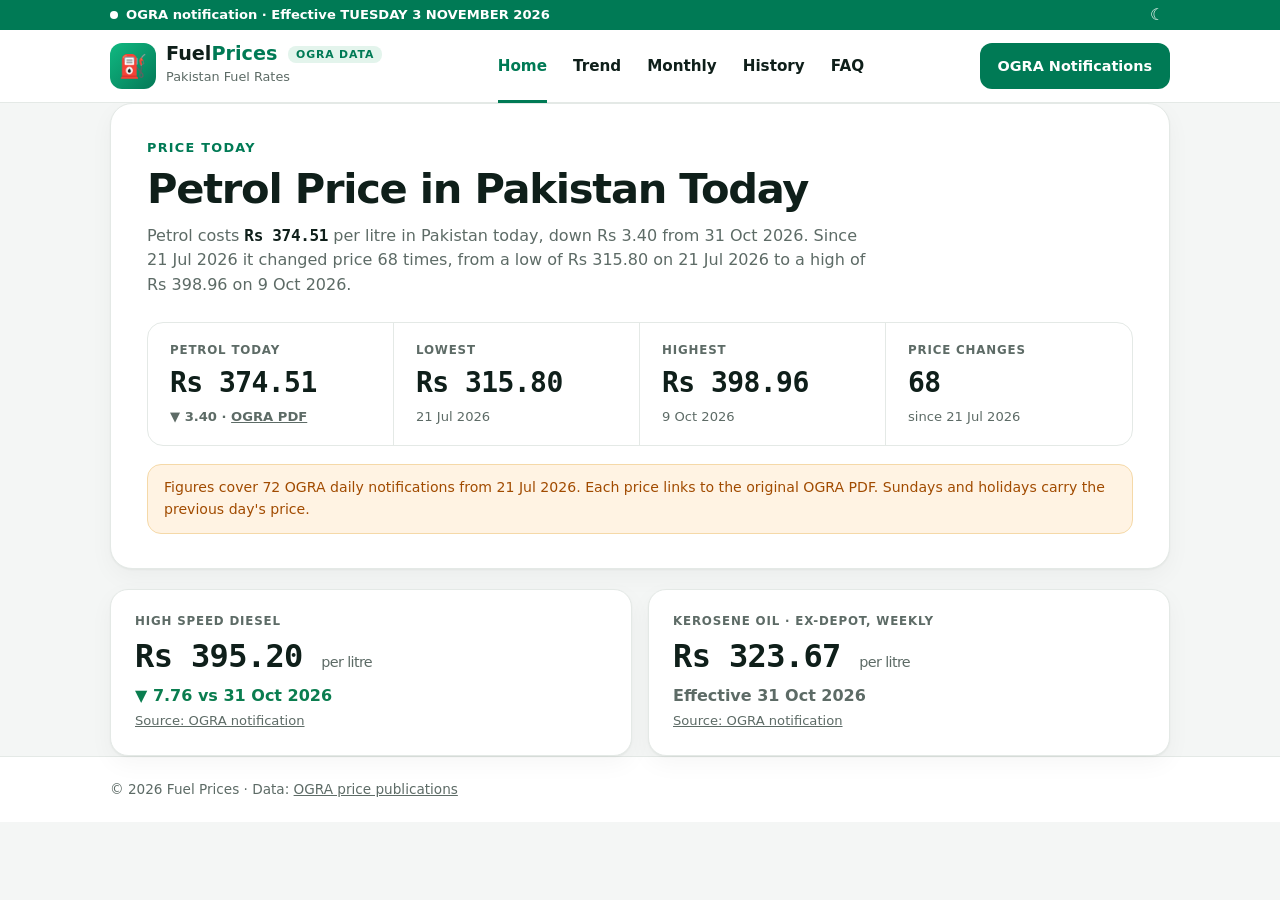
==== commit 6c5a1f33: "Menu opens its own page (Home, Trend, Monthly, History, FAQ); mobile menu Co-Authored-By: Claude Son" ====
--- a/index.html
+++ b/index.html
@@ -55,7 +55,7 @@
 .card .v{font-size:2rem;margin:2px 0}
 .card .v small{font-size:.9rem;color:var(--mute);font-family:system-ui,sans-serif;font-weight:500}
 .card a,.sheet a.src{color:var(--mute);font-size:.82rem}
-.cols{display:grid;grid-template-columns:3fr 2fr;gap:16px;margin-top:20px;align-items:start}
+[hidden]{display:none!important}
 .panel h2{margin:0 0 14px;font-size:1.15rem;letter-spacing:-.01em}
 .panel h2 span{font-weight:500;font-size:.85rem;color:var(--mute)}
 table{width:100%;border-collapse:collapse;font-size:.92rem}
@@ -65,7 +65,7 @@
 tr:last-child td{border-bottom:0}
 td a{color:var(--acc);font-weight:600}
 td.n{font-family:ui-monospace,"Cascadia Mono",Consolas,monospace}
-.tw{overflow-x:auto}.scroll{max-height:440px;overflow:auto}
+.tw{overflow-x:auto}
 svg{width:100%;height:auto;display:block}
 .legend{display:flex;flex-wrap:wrap;gap:6px 16px;font-size:.85rem;color:var(--mute);margin-top:6px}
 .legend i{display:inline-block;width:10px;height:10px;border-radius:3px;margin-right:6px}
@@ -74,19 +74,20 @@
 .note{font-size:.82rem;color:var(--mute)}
 h2.sec{margin:32px 0 14px;font-size:1.3rem;letter-spacing:-.02em}
 footer{border-top:1px solid var(--line);background:var(--card);padding:22px 0;color:var(--mute);font-size:.85rem}
-@media(max-width:860px){nav,.cta{display:none}.stats{grid-template-columns:1fr 1fr}.stat:nth-child(2){border-right:0}.stat:nth-child(-n+2){border-bottom:1px solid var(--line)}.row,.cols{grid-template-columns:1fr}.sheet{padding:24px 20px}}
+@media(max-width:860px){.cta{display:none}header .wrap{height:auto;flex-wrap:wrap;gap:0 16px;padding-top:10px}nav{order:3;width:100%;margin:0;gap:22px}nav a{padding:10px 0 8px}.stats{grid-template-columns:1fr 1fr}.stat:nth-child(2){border-right:0}.stat:nth-child(-n+2){border-bottom:1px solid var(--line)}.row{grid-template-columns:1fr}.sheet{padding:24px 20px}}
 </style>
 </head>
 <body>
 <div class="topbar"><div class="wrap"><i></i><span id="bar"></span><button id="theme" aria-label="Toggle dark mode">☾</button></div></div>
 <header><div class="wrap">
-  <a class="logo" href="#top"><span class="mk">⛽</span><span><b>Fuel<em>Prices</em> <span class="badge">OGRA DATA</span></b><small>Pakistan Fuel Rates</small></span></a>
-  <nav><a href="#top" class="on">Home</a><a href="#trend">Trend</a><a href="#monthly">Monthly</a><a href="#history">History</a><a href="#faq">FAQ</a></nav>
+  <a class="logo" href="#home"><span class="mk">⛽</span><span><b>Fuel<em>Prices</em> <span class="badge">OGRA DATA</span></b><small>Pakistan Fuel Rates</small></span></a>
+  <nav id="nav"><a href="#home">Home</a><a href="#trend">Trend</a><a href="#monthly">Monthly</a><a href="#history">History</a><a href="#faq">FAQ</a></nav>
   <a class="cta" href="https://www.ogra.org.pk/price-publications" target="_blank" rel="noopener">OGRA Notifications</a>
 </div></header>
 
 <main class="wrap" id="top">
-  <a class="back" href="#top">← Today's petrol price</a>
+  <a class="back" id="back" href="#home" hidden>← Today's petrol price</a>
+  <div data-view="home">
   <section class="sheet">
     <p class="eyebrow">Price today</p>
     <h1>Petrol Price in Pakistan Today</h1>
@@ -96,32 +97,40 @@
   </section>
 
   <div class="row" id="cards"></div>
-
-  <div class="cols">
-    <section class="panel" id="trend">
+  </div>
+
+  <div data-view="trend" hidden>
+    <section class="panel">
       <h2>Price trend <span>per litre, PKR · daily</span></h2>
       <svg id="chart" viewBox="0 0 700 280" role="img" aria-label="Petrol and diesel price chart"></svg>
       <div class="legend" id="legend"></div>
     </section>
-    <section class="panel" id="monthly">
+  </div>
+
+  <div data-view="monthly" hidden>
+    <section class="panel">
       <h2>Monthly average <span>PKR / litre</span></h2>
       <div class="tw"><table id="avg"></table></div>
       <p class="note" id="avgnote"></p>
     </section>
   </div>
 
-  <section class="panel" id="history" style="margin-top:20px">
+  <div data-view="history" hidden>
+  <section class="panel">
     <h2>Daily price history <span>OGRA daily notifications</span></h2>
     <div class="tw scroll"><table id="hist"></table></div>
   </section>
-
-  <h2 class="sec" id="faq">FAQ</h2>
+  </div>
+
+  <div data-view="faq" hidden>
+  <h2 class="sec" style="margin-top:0">FAQ</h2>
   <details><summary>How often do petrol prices change in Pakistan?</summary><p>OGRA now notifies petrol and diesel prices every day, based on a rolling seven-working-day average of international prices and the dollar rate. A new price takes effect from 00:00 on the day shown.</p></details>
   <details><summary>Where do these prices come from?</summary><p>From OGRA's own daily price publications. Each price on this page links to the original OGRA PDF.</p></details>
   <details><summary>How is the monthly average worked out?</summary><p>Each calendar day gets the price in force that day (Sundays and holidays carry the previous price). The average is the total of those daily prices divided by the days counted. The current month counts days up to today.</p></details>
   <details><summary>Why is kerosene shown differently?</summary><p>OGRA notifies kerosene (ex-depot price) in a separate weekly notification, not in the daily petrol and diesel sheet. The price shown is the latest weekly notification.</p></details>
   <details><summary>Is the price the same in every city?</summary><p>Petrol and diesel use a uniform national price (excluding secondary freight to the pump). Remote areas may pay slightly more because of transport costs.</p></details>
   <p class="note">Information only. Always confirm at your fuel station. Not affiliated with OGRA or the Government of Pakistan.</p>
+  </div>
 </main>
 
 <footer><div class="wrap">© <span id="yr"></span> Fuel Prices · Data: <a href="https://www.ogra.org.pk/price-publications" style="color:inherit">OGRA price publications</a></div></footer>
@@ -143,6 +152,20 @@
   const apply = v => { root.dataset.theme = v; btn.textContent = v==="dark" ? "☀" : "☾"; try{ localStorage.setItem("theme",v); }catch(e){} };
   apply(t);
   btn.onclick = () => apply(root.dataset.theme==="dark" ? "light" : "dark");
+})();
+
+// page views: #home #trend #monthly #history #faq
+(function(){
+  const views = [...document.querySelectorAll("[data-view]")], links = [...document.querySelectorAll("#nav a")];
+  function show(){
+    let v = location.hash.slice(1); if(!views.some(x=>x.dataset.view===v)) v = "home";
+    views.forEach(x=>x.hidden = x.dataset.view!==v);
+    links.forEach(a=>a.classList.toggle("on", a.getAttribute("href")==="#"+v));
+    $("back").hidden = v==="home";
+    document.title = (v==="home" ? "Fuel Prices Pakistan – Petrol Rate Today (OGRA)" : {trend:"Price Trend",monthly:"Monthly Average",history:"Price History",faq:"FAQ"}[v] + " – Fuel Prices Pakistan");
+    scrollTo(0,0);
+  }
+  addEventListener("hashchange", show); show();
 })();
 
 if(!window.PRICES || !PRICES.days.length){
